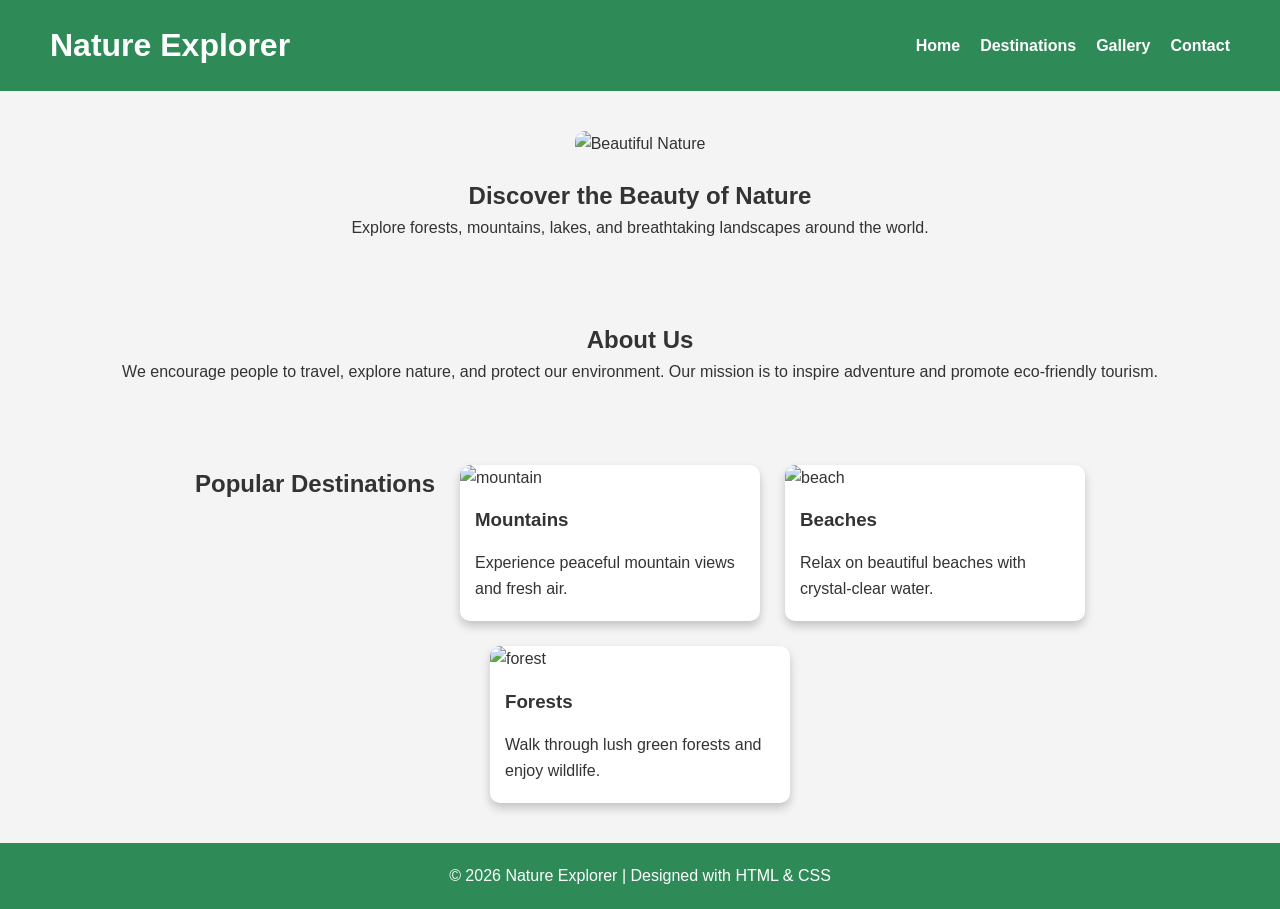
==== index.html @ 09477773 "Add files via upload" ====
<!DOCTYPE html>
<html lang="en">
<head>
    <meta charset="UTF-8">
    <meta name="viewport" content="width=device-width, initial-scale=1.0">
    <title>Nature Explorer</title>
    <link rel="stylesheet" href="style.css">
</head>
<body>

<header>
    <h1>Nature Explorer</h1>
    <nav>
        <ul>
            <li><a href="#">Home</a></li>
            <li><a href="#">Destinations</a></li>
            <li><a href="#">Gallery</a></li>
            <li><a href="#">Contact</a></li>
        </ul>
    </nav>
</header>

<section class="hero">
    <img src="images/hero.jpg" alt="Beautiful Nature" height="1200px" width="900px">
    <div class="hero-text">
        <h2>Discover the Beauty of Nature</h2>
        <p>Explore forests, mountains, lakes, and breathtaking landscapes around the world.</p>
    </div>
</section>

<section class="about">
    <h2>About Us</h2>
    <p>
        We encourage people to travel, explore nature, and protect our environment.
        Our mission is to inspire adventure and promote eco-friendly tourism.
    </p>
</section>

<section class="places">
    <h2>Popular Destinations</h2>

    <div class="card">
        <img src="images/mountains.jpg" alt="mountain">
        <h3>Mountains</h3>
        <p>Experience peaceful mountain views and fresh air.</p>
    </div>

    <div class="card">
        <img src="images/beach.jpg" alt="beach">
        <h3>Beaches</h3>
        <p>Relax on beautiful beaches with crystal-clear water.</p>
    </div>

    <div class="card">
        <img src="images/forest.jpg" alt="forest">
        <h3>Forests</h3>
        <p>Walk through lush green forests and enjoy wildlife.</p>
    </div>
</section>

<footer>
    <p>&copy; 2026 Nature Explorer | Designed with HTML & CSS</p>
</footer>

</body>
</html>
---- style.css ----
*{
    margin:0;
    padding:0;
    box-sizing:border-box;
    font-family:Arial, sans-serif;
}

body{
    background:#f4f4f4;
    color:#333;
    line-height:1.6;
}

header{
    background:#2e8b57;
    color:white;
    display:flex;
    justify-content:space-between;
    align-items:center;
    padding:20px 50px;
}

nav ul{
    display:flex;
    list-style:none;
}

nav ul li{
    margin-left:20px;
}

nav ul li a{
    color:white;
    text-decoration:none;
    font-weight:bold;
}

.hero{
    text-align:center;
    padding:40px;
}

.hero img{
    width:100%;
    max-height:450px;
    object-fit:cover;
    border-radius:10px;
}

.hero-text{
    margin-top:20px;
}

.about{
    padding:40px;
    text-align:center;
}

.places{
    display:flex;
    justify-content:center;
    gap:25px;
    flex-wrap:wrap;
    padding:40px;
}

.card{
    width:300px;
    background:white;
    border-radius:10px;
    box-shadow:0 5px 10px rgba(0,0,0,.2);
    overflow:hidden;
    transition:.3s;
}

.card:hover{
    transform:translateY(-8px);
}

.card img{
    width:100%;
    height:200px;
    object-fit:cover;
}

.card h3{
    padding:15px;
}

.card p{
    padding:0 15px 20px;
}

footer{
    background:#2e8b57;
    color:white;
    text-align:center;
    padding:20px;
}
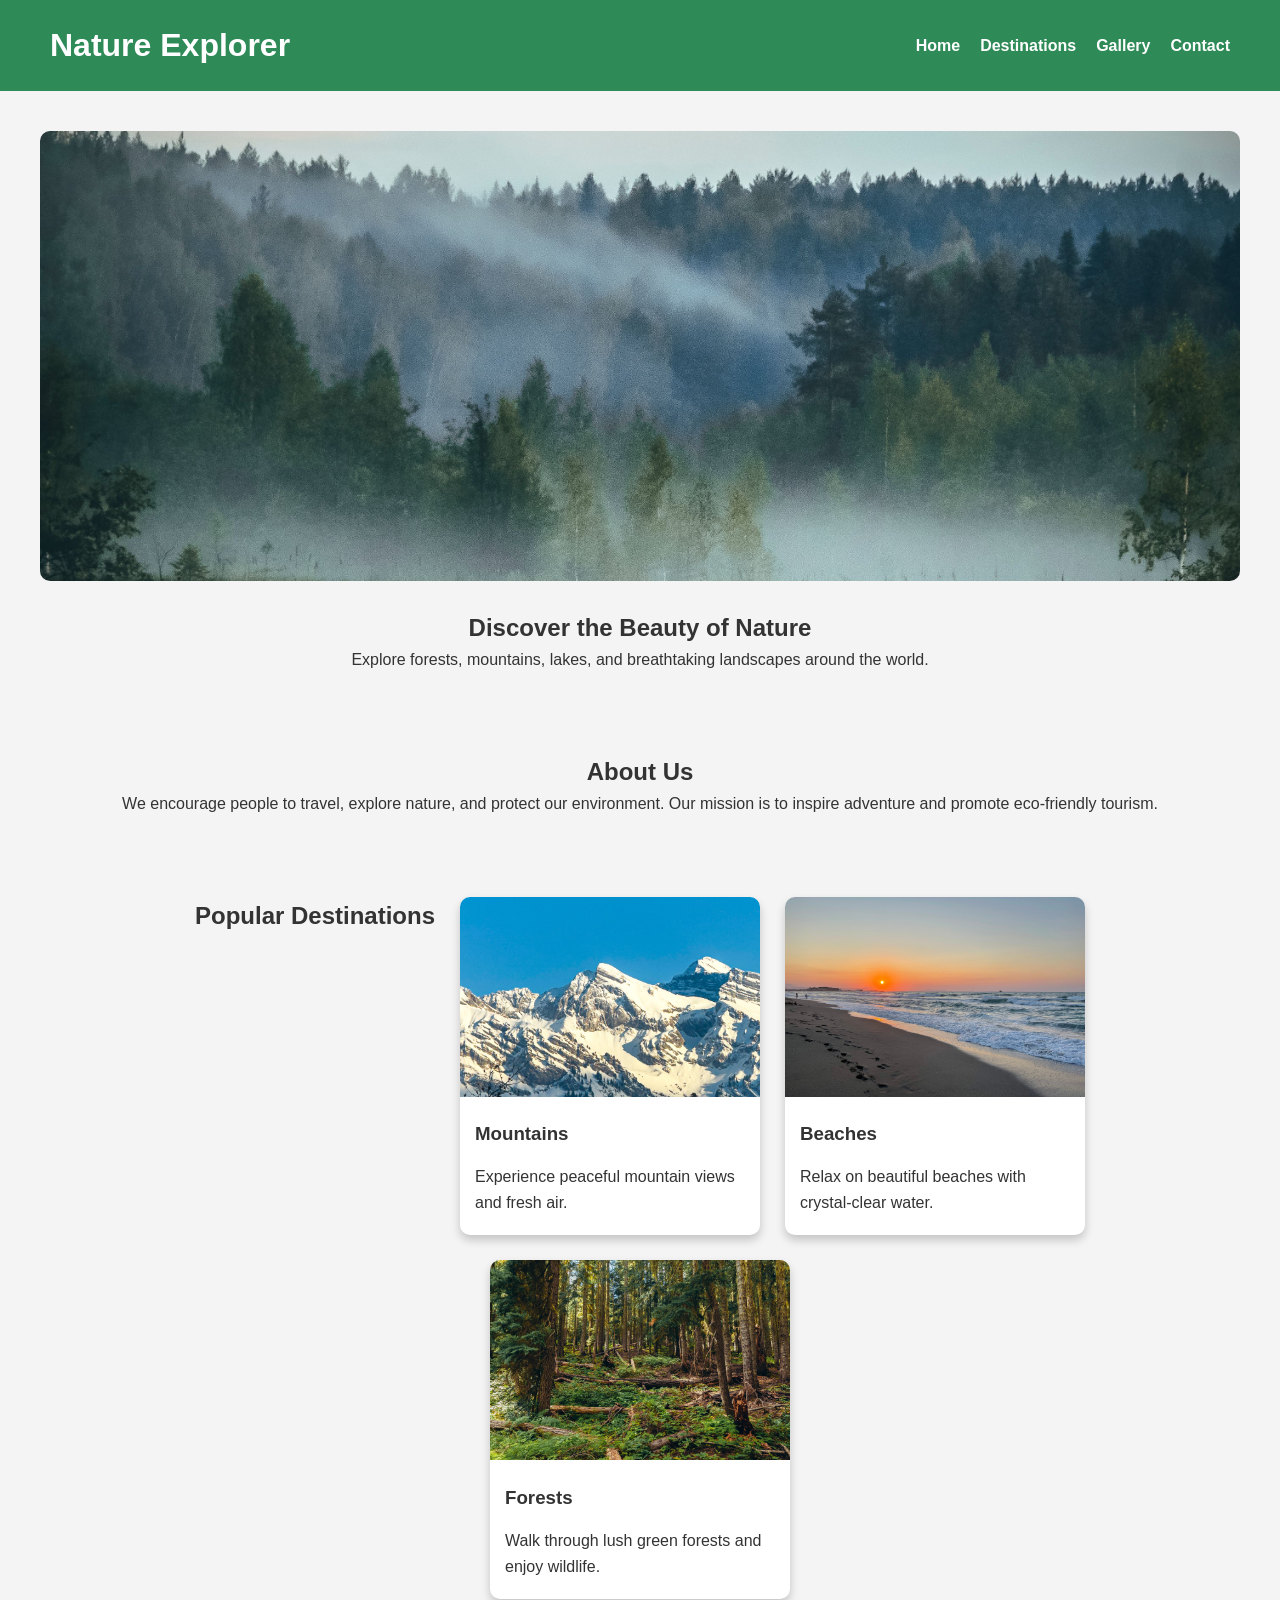
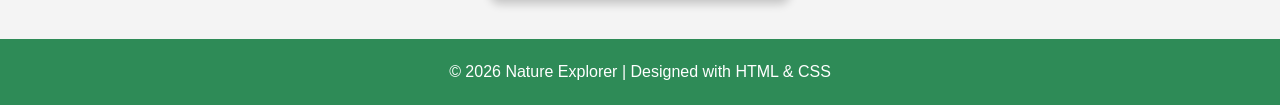
==== commit 0fe4d8a5: "index.html" ====
--- a/index.html
+++ b/index.html
@@ -21,7 +21,7 @@
 </header>
 
 <section class="hero">
-    <img src="images/hero.jpg" alt="Beautiful Nature" height="1200px" width="900px">
+    <img src="hero.jpg" alt="Beautiful Nature" height="1200px" width="900px">
     <div class="hero-text">
         <h2>Discover the Beauty of Nature</h2>
         <p>Explore forests, mountains, lakes, and breathtaking landscapes around the world.</p>
@@ -40,19 +40,19 @@
     <h2>Popular Destinations</h2>
 
     <div class="card">
-        <img src="images/mountains.jpg" alt="mountain">
+        <img src="mountains.jpg" alt="mountain">
         <h3>Mountains</h3>
         <p>Experience peaceful mountain views and fresh air.</p>
     </div>
 
     <div class="card">
-        <img src="images/beach.jpg" alt="beach">
+        <img src="beach.jpg" alt="beach">
         <h3>Beaches</h3>
         <p>Relax on beautiful beaches with crystal-clear water.</p>
     </div>
 
     <div class="card">
-        <img src="images/forest.jpg" alt="forest">
+        <img src="forest.jpg" alt="forest">
         <h3>Forests</h3>
         <p>Walk through lush green forests and enjoy wildlife.</p>
     </div>
@@ -63,4 +63,4 @@
 </footer>
 
 </body>
-</html>+</html>
